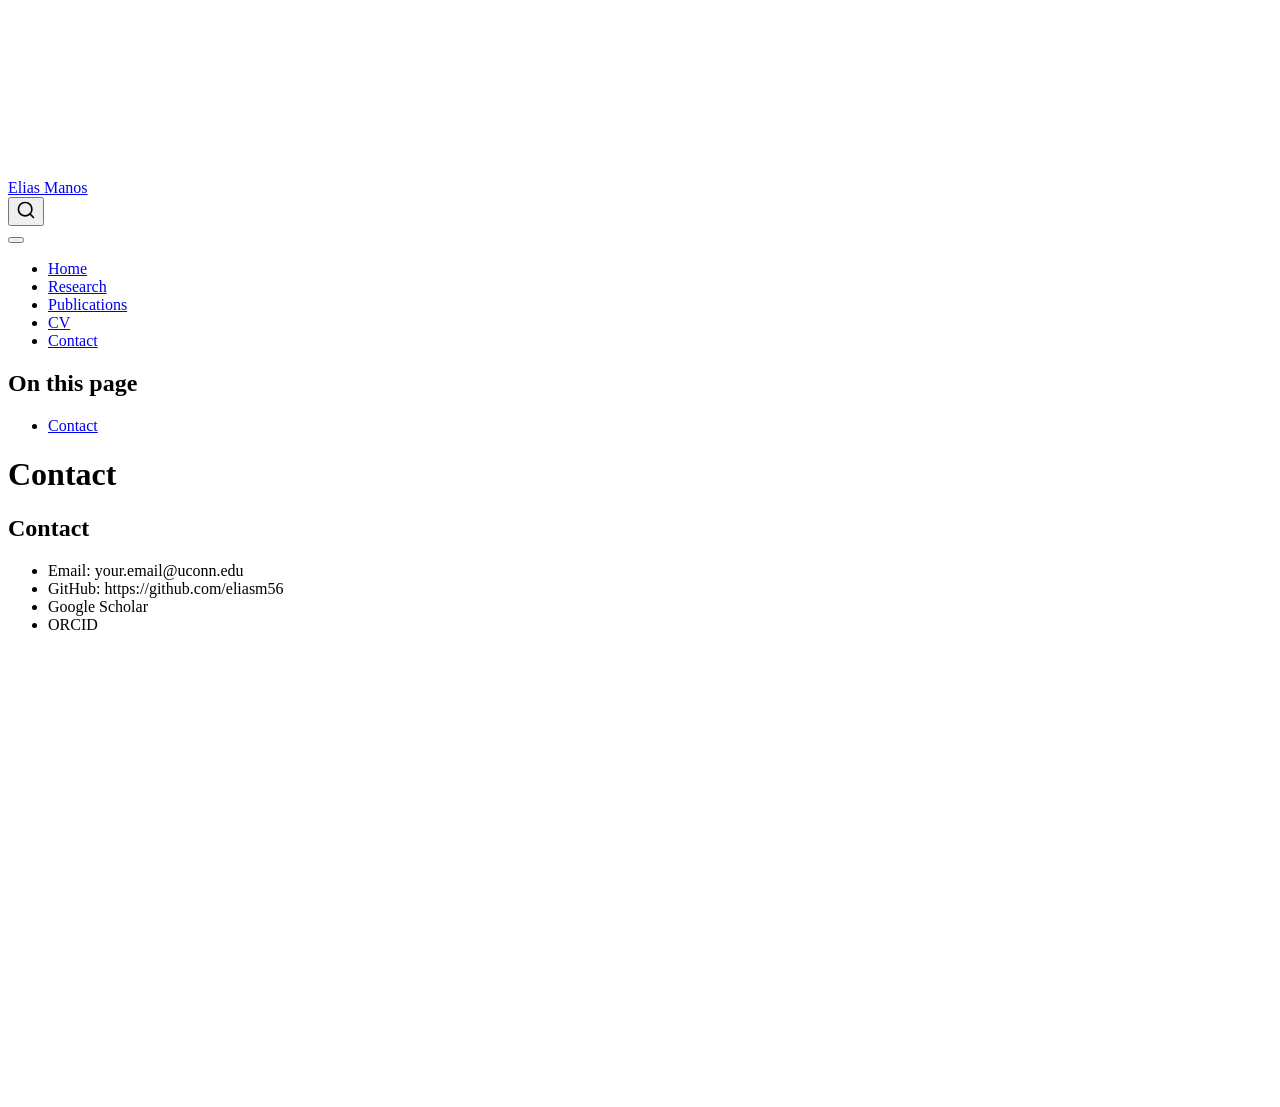
==== docs/contact.html @ 499bda65 "Update docs" ====
<!DOCTYPE html>
<html xmlns="http://www.w3.org/1999/xhtml" lang="en" xml:lang="en"><head>

<meta charset="utf-8">
<meta name="generator" content="quarto-1.9.38">

<meta name="viewport" content="width=device-width, initial-scale=1.0, user-scalable=yes">


<title>Contact – Elias Manos</title>
<style>
/* Default styles provided by pandoc.
** See https://pandoc.org/MANUAL.html#variables-for-html for config info.
*/
code{white-space: pre-wrap;}
span.smallcaps{font-variant: small-caps;}
div.columns{display: flex; gap: min(4vw, 1.5em);}
div.column{flex: auto; overflow-x: auto;}
div.hanging-indent{margin-left: 1.5em; text-indent: -1.5em;}
ul.task-list{list-style: none;}
ul.task-list li input[type="checkbox"] {
  width: 0.8em;
  margin: 0 0.8em 0.2em -1em; /* quarto-specific, see https://github.com/quarto-dev/quarto-cli/issues/4556 */ 
  vertical-align: middle;
}
</style>


<script src="site_libs/quarto-nav/quarto-nav.js"></script>
<script src="site_libs/quarto-nav/headroom.min.js"></script>
<script src="site_libs/clipboard/clipboard.min.js"></script>
<script src="site_libs/quarto-search/autocomplete.umd.js"></script>
<script src="site_libs/quarto-search/fuse.min.js"></script>
<script src="site_libs/quarto-search/quarto-search.js"></script>
<meta name="quarto:offset" content="./">
<script src="site_libs/quarto-html/quarto.js" type="module"></script>
<script src="site_libs/quarto-html/tabsets/tabsets.js" type="module"></script>
<script src="site_libs/quarto-html/popper.min.js"></script>
<script src="site_libs/quarto-html/tippy.umd.min.js"></script>
<script src="site_libs/quarto-html/anchor.min.js"></script>
<link href="site_libs/quarto-html/tippy.css" rel="stylesheet">
<link href="site_libs/quarto-html/quarto-syntax-highlighting-15634bcf2e68342d4ad2dfa704d543f6.css" rel="stylesheet" id="quarto-text-highlighting-styles">
<script src="site_libs/bootstrap/bootstrap.min.js"></script>
<link href="site_libs/bootstrap/bootstrap-icons.css" rel="stylesheet">
<link href="site_libs/bootstrap/bootstrap-a0f9fd0d421825b736dc1bbcbcba2219.min.css" rel="stylesheet" append-hash="true" id="quarto-bootstrap" data-mode="light">
<script id="quarto-search-options" type="application/json">{
  "location": "navbar",
  "copy-button": false,
  "collapse-after": 3,
  "panel-placement": "end",
  "type": "overlay",
  "limit": 50,
  "keyboard-shortcut": [
    "f",
    "/",
    "s"
  ],
  "show-item-context": false,
  "language": {
    "search-no-results-text": "No results",
    "search-matching-documents-text": "matching documents",
    "search-copy-link-title": "Copy link to search",
    "search-hide-matches-text": "Hide additional matches",
    "search-more-match-text": "more match in this document",
    "search-more-matches-text": "more matches in this document",
    "search-clear-button-title": "Clear",
    "search-text-placeholder": "",
    "search-detached-cancel-button-title": "Cancel",
    "search-submit-button-title": "Submit",
    "search-label": "Search"
  }
}</script>


</head>

<body class="nav-fixed quarto-light">

<div id="quarto-search-results"></div>
  <header id="quarto-header" class="headroom fixed-top">
    <nav class="navbar navbar-expand-lg " data-bs-theme="dark">
      <div class="navbar-container container-fluid">
      <div class="navbar-brand-container mx-auto">
    <a class="navbar-brand" href="./index.html">
    <span class="navbar-title">Elias Manos</span>
    </a>
  </div>
            <div id="quarto-search" class="" title="Search"></div>
          <button class="navbar-toggler" type="button" data-bs-toggle="collapse" data-bs-target="#navbarCollapse" aria-controls="navbarCollapse" role="menu" aria-expanded="false" aria-label="Toggle navigation" onclick="if (window.quartoToggleHeadroom) { window.quartoToggleHeadroom(); }">
  <span class="navbar-toggler-icon"></span>
</button>
          <div class="collapse navbar-collapse" id="navbarCollapse">
            <ul class="navbar-nav navbar-nav-scroll me-auto">
  <li class="nav-item">
    <a class="nav-link" href="./index.html"> 
<span class="menu-text">Home</span></a>
  </li>  
  <li class="nav-item">
    <a class="nav-link" href="./research.html"> 
<span class="menu-text">Research</span></a>
  </li>  
  <li class="nav-item">
    <a class="nav-link" href="./publications.html"> 
<span class="menu-text">Publications</span></a>
  </li>  
  <li class="nav-item">
    <a class="nav-link" href="./cv.html"> 
<span class="menu-text">CV</span></a>
  </li>  
  <li class="nav-item">
    <a class="nav-link active" href="./contact.html" aria-current="page"> 
<span class="menu-text">Contact</span></a>
  </li>  
</ul>
          </div> <!-- /navcollapse -->
            <div class="quarto-navbar-tools">
</div>
      </div> <!-- /container-fluid -->
    </nav>
</header>
<!-- content -->
<div id="quarto-content" class="quarto-container page-columns page-rows-contents page-layout-article page-navbar">
<!-- sidebar -->
<!-- margin-sidebar -->
    <div id="quarto-margin-sidebar" class="sidebar margin-sidebar">
        <nav id="TOC" role="doc-toc" class="toc-active">
    <h2 id="toc-title">On this page</h2>
   
  <ul>
  <li><a href="#contact" id="toc-contact" class="nav-link active" data-scroll-target="#contact">Contact</a></li>
  </ul>
</nav>
    </div>
<!-- main -->
<main class="content" id="quarto-document-content">

<header id="title-block-header" class="quarto-title-block default">
<div class="quarto-title">
<h1 class="title">Contact</h1>
</div>



<div class="quarto-title-meta">

    
  
    
  </div>
  


</header>


<section id="contact" class="level1">
<h1>Contact</h1>
<ul>
<li>Email: your.email@uconn.edu</li>
<li>GitHub: https://github.com/eliasm56</li>
<li>Google Scholar</li>
<li>ORCID</li>
</ul>


</section>

</main> <!-- /main -->
<script id="quarto-html-after-body" type="application/javascript">
  window.document.addEventListener("DOMContentLoaded", function (event) {
    const icon = "";
    const anchorJS = new window.AnchorJS();
    anchorJS.options = {
      placement: 'right',
      icon: icon
    };
    anchorJS.add('.anchored');
    const isCodeAnnotation = (el) => {
      for (const clz of el.classList) {
        if (clz.startsWith('code-annotation-')) {                     
          return true;
        }
      }
      return false;
    }
    const onCopySuccess = function(e) {
      // button target
      const button = e.trigger;
      // don't keep focus
      button.blur();
      // flash "checked"
      button.classList.add('code-copy-button-checked');
      var currentTitle = button.getAttribute("title");
      button.setAttribute("title", "Copied!");
      let tooltip;
      if (window.bootstrap) {
        button.setAttribute("data-bs-toggle", "tooltip");
        button.setAttribute("data-bs-placement", "left");
        button.setAttribute("data-bs-title", "Copied!");
        tooltip = new bootstrap.Tooltip(button, 
          { trigger: "manual", 
            customClass: "code-copy-button-tooltip",
            offset: [0, -8]});
        tooltip.show();    
      }
      setTimeout(function() {
        if (tooltip) {
          tooltip.hide();
          button.removeAttribute("data-bs-title");
          button.removeAttribute("data-bs-toggle");
          button.removeAttribute("data-bs-placement");
        }
        button.setAttribute("title", currentTitle);
        button.classList.remove('code-copy-button-checked');
      }, 1000);
      // clear code selection
      e.clearSelection();
    }
    const getTextToCopy = function(trigger) {
      const outerScaffold = trigger.parentElement.cloneNode(true);
      const codeEl = outerScaffold.querySelector('code');
      for (const childEl of codeEl.children) {
        if (isCodeAnnotation(childEl)) {
          childEl.remove();
        }
      }
      return codeEl.innerText;
    }
    const clipboard = new window.ClipboardJS('.code-copy-button:not([data-in-quarto-modal])', {
      text: getTextToCopy
    });
    clipboard.on('success', onCopySuccess);
    if (window.document.getElementById('quarto-embedded-source-code-modal')) {
      const clipboardModal = new window.ClipboardJS('.code-copy-button[data-in-quarto-modal]', {
        text: getTextToCopy,
        container: window.document.getElementById('quarto-embedded-source-code-modal')
      });
      clipboardModal.on('success', onCopySuccess);
    }
      var localhostRegex = new RegExp(/^(?:http|https):\/\/localhost\:?[0-9]*\//);
      var mailtoRegex = new RegExp(/^mailto:/);
        var filterRegex = new RegExp('/' + window.location.host + '/');
      var isInternal = (href) => {
          return filterRegex.test(href) || localhostRegex.test(href) || mailtoRegex.test(href);
      }
      // Inspect non-navigation links and adorn them if external
     var links = window.document.querySelectorAll('a[href]:not(.nav-link):not(.navbar-brand):not(.toc-action):not(.sidebar-link):not(.sidebar-item-toggle):not(.pagination-link):not(.no-external):not([aria-hidden]):not(.dropdown-item):not(.quarto-navigation-tool):not(.about-link)');
      for (var i=0; i<links.length; i++) {
        const link = links[i];
        if (!isInternal(link.href)) {
          // undo the damage that might have been done by quarto-nav.js in the case of
          // links that we want to consider external
          if (link.dataset.originalHref !== undefined) {
            link.href = link.dataset.originalHref;
          }
        }
      }
    function tippyHover(el, contentFn, onTriggerFn, onUntriggerFn) {
      const config = {
        allowHTML: true,
        maxWidth: 500,
        delay: 100,
        arrow: false,
        appendTo: function(el) {
            return el.parentElement;
        },
        interactive: true,
        interactiveBorder: 10,
        theme: 'quarto',
        placement: 'bottom-start',
      };
      if (contentFn) {
        config.content = contentFn;
      }
      if (onTriggerFn) {
        config.onTrigger = onTriggerFn;
      }
      if (onUntriggerFn) {
        config.onUntrigger = onUntriggerFn;
      }
      window.tippy(el, config); 
    }
    const noterefs = window.document.querySelectorAll('a[role="doc-noteref"]');
    for (var i=0; i<noterefs.length; i++) {
      const ref = noterefs[i];
      tippyHover(ref, function() {
        // use id or data attribute instead here
        let href = ref.getAttribute('data-footnote-href') || ref.getAttribute('href');
        try { href = new URL(href).hash; } catch {}
        const id = href.replace(/^#\/?/, "");
        const note = window.document.getElementById(id);
        if (note) {
          return note.innerHTML;
        } else {
          return "";
        }
      });
    }
    const xrefs = window.document.querySelectorAll('a.quarto-xref');
    const processXRef = (id, note) => {
      // Strip column container classes
      const stripColumnClz = (el) => {
        el.classList.remove("page-full", "page-columns");
        if (el.children) {
          for (const child of el.children) {
            stripColumnClz(child);
          }
        }
      }
      stripColumnClz(note)
      if (id === null || id.startsWith('sec-')) {
        // Special case sections, only their first couple elements
        const container = document.createElement("div");
        if (note.children && note.children.length > 2) {
          container.appendChild(note.children[0].cloneNode(true));
          for (let i = 1; i < note.children.length; i++) {
            const child = note.children[i];
            if (child.tagName === "P" && child.innerText === "") {
              continue;
            } else {
              container.appendChild(child.cloneNode(true));
              break;
            }
          }
          if (window.Quarto?.typesetMath) {
            window.Quarto.typesetMath(container);
          }
          return container.innerHTML
        } else {
          if (window.Quarto?.typesetMath) {
            window.Quarto.typesetMath(note);
          }
          return note.innerHTML;
        }
      } else {
        // Remove any anchor links if they are present
        const anchorLink = note.querySelector('a.anchorjs-link');
        if (anchorLink) {
          anchorLink.remove();
        }
        if (window.Quarto?.typesetMath) {
          window.Quarto.typesetMath(note);
        }
        if (note.classList.contains("callout")) {
          return note.outerHTML;
        } else {
          return note.innerHTML;
        }
      }
    }
    for (var i=0; i<xrefs.length; i++) {
      const xref = xrefs[i];
      tippyHover(xref, undefined, function(instance) {
        instance.disable();
        let url = xref.getAttribute('href');
        let hash = undefined; 
        if (url.startsWith('#')) {
          hash = url;
        } else {
          try { hash = new URL(url).hash; } catch {}
        }
        if (hash) {
          const id = hash.replace(/^#\/?/, "");
          const note = window.document.getElementById(id);
          if (note !== null) {
            try {
              const html = processXRef(id, note.cloneNode(true));
              instance.setContent(html);
            } finally {
              instance.enable();
              instance.show();
            }
          } else {
            // See if we can fetch this
            fetch(url.split('#')[0])
            .then(res => res.text())
            .then(html => {
              const parser = new DOMParser();
              const htmlDoc = parser.parseFromString(html, "text/html");
              const note = htmlDoc.getElementById(id);
              if (note !== null) {
                const html = processXRef(id, note);
                instance.setContent(html);
              } 
            }).finally(() => {
              instance.enable();
              instance.show();
            });
          }
        } else {
          // See if we can fetch a full url (with no hash to target)
          // This is a special case and we should probably do some content thinning / targeting
          fetch(url)
          .then(res => res.text())
          .then(html => {
            const parser = new DOMParser();
            const htmlDoc = parser.parseFromString(html, "text/html");
            const note = htmlDoc.querySelector('main.content');
            if (note !== null) {
              // This should only happen for chapter cross references
              // (since there is no id in the URL)
              // remove the first header
              if (note.children.length > 0 && note.children[0].tagName === "HEADER") {
                note.children[0].remove();
              }
              const html = processXRef(null, note);
              instance.setContent(html);
            } 
          }).finally(() => {
            instance.enable();
            instance.show();
          });
        }
      }, function(instance) {
      });
    }
        let selectedAnnoteEl;
        const selectorForAnnotation = ( cell, annotation) => {
          let cellAttr = 'data-code-cell="' + cell + '"';
          let lineAttr = 'data-code-annotation="' +  annotation + '"';
          const selector = 'span[' + cellAttr + '][' + lineAttr + ']';
          return selector;
        }
        const selectCodeLines = (annoteEl) => {
          const doc = window.document;
          const targetCell = annoteEl.getAttribute("data-target-cell");
          const targetAnnotation = annoteEl.getAttribute("data-target-annotation");
          const annoteSpan = window.document.querySelector(selectorForAnnotation(targetCell, targetAnnotation));
          const lines = annoteSpan.getAttribute("data-code-lines").split(",");
          const lineIds = lines.map((line) => {
            return targetCell + "-" + line;
          })
          let top = null;
          let height = null;
          let parent = null;
          if (lineIds.length > 0) {
              //compute the position of the single el (top and bottom and make a div)
              const el = window.document.getElementById(lineIds[0]);
              top = el.offsetTop;
              height = el.offsetHeight;
              parent = el.parentElement.parentElement;
            if (lineIds.length > 1) {
              const lastEl = window.document.getElementById(lineIds[lineIds.length - 1]);
              const bottom = lastEl.offsetTop + lastEl.offsetHeight;
              height = bottom - top;
            }
            if (top !== null && height !== null && parent !== null) {
              // cook up a div (if necessary) and position it 
              let div = window.document.getElementById("code-annotation-line-highlight");
              if (div === null) {
                div = window.document.createElement("div");
                div.setAttribute("id", "code-annotation-line-highlight");
                div.style.position = 'absolute';
                parent.appendChild(div);
              }
              div.style.top = top - 2 + "px";
              div.style.height = height + 4 + "px";
              div.style.left = 0;
              let gutterDiv = window.document.getElementById("code-annotation-line-highlight-gutter");
              if (gutterDiv === null) {
                gutterDiv = window.document.createElement("div");
                gutterDiv.setAttribute("id", "code-annotation-line-highlight-gutter");
                gutterDiv.style.position = 'absolute';
                const codeCell = window.document.getElementById(targetCell);
                const gutter = codeCell.querySelector('.code-annotation-gutter');
                gutter.appendChild(gutterDiv);
              }
              gutterDiv.style.top = top - 2 + "px";
              gutterDiv.style.height = height + 4 + "px";
            }
            selectedAnnoteEl = annoteEl;
          }
        };
        const unselectCodeLines = () => {
          const elementsIds = ["code-annotation-line-highlight", "code-annotation-line-highlight-gutter"];
          elementsIds.forEach((elId) => {
            const div = window.document.getElementById(elId);
            if (div) {
              div.remove();
            }
          });
          selectedAnnoteEl = undefined;
        };
          // Handle positioning of the toggle
      window.addEventListener(
        "resize",
        throttle(() => {
          elRect = undefined;
          if (selectedAnnoteEl) {
            selectCodeLines(selectedAnnoteEl);
          }
        }, 10)
      );
      function throttle(fn, ms) {
      let throttle = false;
      let timer;
        return (...args) => {
          if(!throttle) { // first call gets through
              fn.apply(this, args);
              throttle = true;
          } else { // all the others get throttled
              if(timer) clearTimeout(timer); // cancel #2
              timer = setTimeout(() => {
                fn.apply(this, args);
                timer = throttle = false;
              }, ms);
          }
        };
      }
        // Attach click handler to the DT
        const annoteDls = window.document.querySelectorAll('dt[data-target-cell]');
        for (const annoteDlNode of annoteDls) {
          annoteDlNode.addEventListener('click', (event) => {
            const clickedEl = event.target;
            if (clickedEl !== selectedAnnoteEl) {
              unselectCodeLines();
              const activeEl = window.document.querySelector('dt[data-target-cell].code-annotation-active');
              if (activeEl) {
                activeEl.classList.remove('code-annotation-active');
              }
              selectCodeLines(clickedEl);
              clickedEl.classList.add('code-annotation-active');
            } else {
              // Unselect the line
              unselectCodeLines();
              clickedEl.classList.remove('code-annotation-active');
            }
          });
        }
    const findCites = (el) => {
      const parentEl = el.parentElement;
      if (parentEl) {
        const cites = parentEl.dataset.cites;
        if (cites) {
          return {
            el,
            cites: cites.split(' ')
          };
        } else {
          return findCites(el.parentElement)
        }
      } else {
        return undefined;
      }
    };
    var bibliorefs = window.document.querySelectorAll('a[role="doc-biblioref"]');
    for (var i=0; i<bibliorefs.length; i++) {
      const ref = bibliorefs[i];
      const citeInfo = findCites(ref);
      if (citeInfo) {
        tippyHover(citeInfo.el, function() {
          var popup = window.document.createElement('div');
          citeInfo.cites.forEach(function(cite) {
            var citeDiv = window.document.createElement('div');
            citeDiv.classList.add('hanging-indent');
            citeDiv.classList.add('csl-entry');
            var biblioDiv = window.document.getElementById('ref-' + cite);
            if (biblioDiv) {
              citeDiv.innerHTML = biblioDiv.innerHTML;
            }
            popup.appendChild(citeDiv);
          });
          return popup.innerHTML;
        });
      }
    }
  });
  </script>
</div> <!-- /content -->




</body></html>
---- docs/site_libs/quarto-html/tippy.css ----
.tippy-box[data-animation=fade][data-state=hidden]{opacity:0}[data-tippy-root]{max-width:calc(100vw - 10px)}.tippy-box{position:relative;background-color:#333;color:#fff;border-radius:4px;font-size:14px;line-height:1.4;white-space:normal;outline:0;transition-property:transform,visibility,opacity}.tippy-box[data-placement^=top]>.tippy-arrow{bottom:0}.tippy-box[data-placement^=top]>.tippy-arrow:before{bottom:-7px;left:0;border-width:8px 8px 0;border-top-color:initial;transform-origin:center top}.tippy-box[data-placement^=bottom]>.tippy-arrow{top:0}.tippy-box[data-placement^=bottom]>.tippy-arrow:before{top:-7px;left:0;border-width:0 8px 8px;border-bottom-color:initial;transform-origin:center bottom}.tippy-box[data-placement^=left]>.tippy-arrow{right:0}.tippy-box[data-placement^=left]>.tippy-arrow:before{border-width:8px 0 8px 8px;border-left-color:initial;right:-7px;transform-origin:center left}.tippy-box[data-placement^=right]>.tippy-arrow{left:0}.tippy-box[data-placement^=right]>.tippy-arrow:before{left:-7px;border-width:8px 8px 8px 0;border-right-color:initial;transform-origin:center right}.tippy-box[data-inertia][data-state=visible]{transition-timing-function:cubic-bezier(.54,1.5,.38,1.11)}.tippy-arrow{width:16px;height:16px;color:#333}.tippy-arrow:before{content:"";position:absolute;border-color:transparent;border-style:solid}.tippy-content{position:relative;padding:5px 9px;z-index:1}
---- docs/site_libs/quarto-html/quarto-syntax-highlighting-15634bcf2e68342d4ad2dfa704d543f6.css ----
/* quarto syntax highlight colors */
:root {
  --quarto-hl-ot-color: #003B4F;
  --quarto-hl-at-color: #657422;
  --quarto-hl-ss-color: #20794D;
  --quarto-hl-an-color: #5E5E5E;
  --quarto-hl-fu-color: #4758AB;
  --quarto-hl-st-color: #20794D;
  --quarto-hl-cf-color: #003B4F;
  --quarto-hl-op-color: #5E5E5E;
  --quarto-hl-er-color: #AD0000;
  --quarto-hl-bn-color: #AD0000;
  --quarto-hl-al-color: #AD0000;
  --quarto-hl-va-color: #111111;
  --quarto-hl-bu-color: inherit;
  --quarto-hl-ex-color: inherit;
  --quarto-hl-pp-color: #AD0000;
  --quarto-hl-in-color: #5E5E5E;
  --quarto-hl-vs-color: #20794D;
  --quarto-hl-wa-color: #5E5E5E;
  --quarto-hl-do-color: #5E5E5E;
  --quarto-hl-im-color: #00769E;
  --quarto-hl-ch-color: #20794D;
  --quarto-hl-dt-color: #AD0000;
  --quarto-hl-fl-color: #AD0000;
  --quarto-hl-co-color: #5E5E5E;
  --quarto-hl-cv-color: #5E5E5E;
  --quarto-hl-cn-color: #8f5902;
  --quarto-hl-sc-color: #5E5E5E;
  --quarto-hl-dv-color: #AD0000;
  --quarto-hl-kw-color: #003B4F;
}

/* other quarto variables */
:root {
  --quarto-font-monospace: SFMono-Regular, Menlo, Monaco, Consolas, "Liberation Mono", "Courier New", monospace;
}

/* syntax highlight based on Pandoc's rules */
pre > code.sourceCode > span {
  color: #003B4F;
}

code.sourceCode > span {
  color: #003B4F;
}

div.sourceCode,
div.sourceCode pre.sourceCode {
  color: #003B4F;
}

/* Normal */
code span {
  color: #003B4F;
}

/* Alert */
code span.al {
  color: #AD0000;
  font-style: inherit;
}

/* Annotation */
code span.an {
  color: #5E5E5E;
  font-style: inherit;
}

/* Attribute */
code span.at {
  color: #657422;
  font-style: inherit;
}

/* BaseN */
code span.bn {
  color: #AD0000;
  font-style: inherit;
}

/* BuiltIn */
code span.bu {
  font-style: inherit;
}

/* ControlFlow */
code span.cf {
  color: #003B4F;
  font-weight: bold;
  font-style: inherit;
}

/* Char */
code span.ch {
  color: #20794D;
  font-style: inherit;
}

/* Constant */
code span.cn {
  color: #8f5902;
  font-style: inherit;
}

/* Comment */
code span.co {
  color: #5E5E5E;
  font-style: inherit;
}

/* CommentVar */
code span.cv {
  color: #5E5E5E;
  font-style: italic;
}

/* Documentation */
code span.do {
  color: #5E5E5E;
  font-style: italic;
}

/* DataType */
code span.dt {
  color: #AD0000;
  font-style: inherit;
}

/* DecVal */
code span.dv {
  color: #AD0000;
  font-style: inherit;
}

/* Error */
code span.er {
  color: #AD0000;
  font-style: inherit;
}

/* Extension */
code span.ex {
  font-style: inherit;
}

/* Float */
code span.fl {
  color: #AD0000;
  font-style: inherit;
}

/* Function */
code span.fu {
  color: #4758AB;
  font-style: inherit;
}

/* Import */
code span.im {
  color: #00769E;
  font-style: inherit;
}

/* Information */
code span.in {
  color: #5E5E5E;
  font-style: inherit;
}

/* Keyword */
code span.kw {
  color: #003B4F;
  font-weight: bold;
  font-style: inherit;
}

/* Operator */
code span.op {
  color: #5E5E5E;
  font-style: inherit;
}

/* Other */
code span.ot {
  color: #003B4F;
  font-style: inherit;
}

/* Preprocessor */
code span.pp {
  color: #AD0000;
  font-style: inherit;
}

/* SpecialChar */
code span.sc {
  color: #5E5E5E;
  font-style: inherit;
}

/* SpecialString */
code span.ss {
  color: #20794D;
  font-style: inherit;
}

/* String */
code span.st {
  color: #20794D;
  font-style: inherit;
}

/* Variable */
code span.va {
  color: #111111;
  font-style: inherit;
}

/* VerbatimString */
code span.vs {
  color: #20794D;
  font-style: inherit;
}

/* Warning */
code span.wa {
  color: #5E5E5E;
  font-style: italic;
}

.prevent-inlining {
  content: "</";
}

/*# sourceMappingURL=f23921c56f73e400b49028c9186a1aa0.css.map */
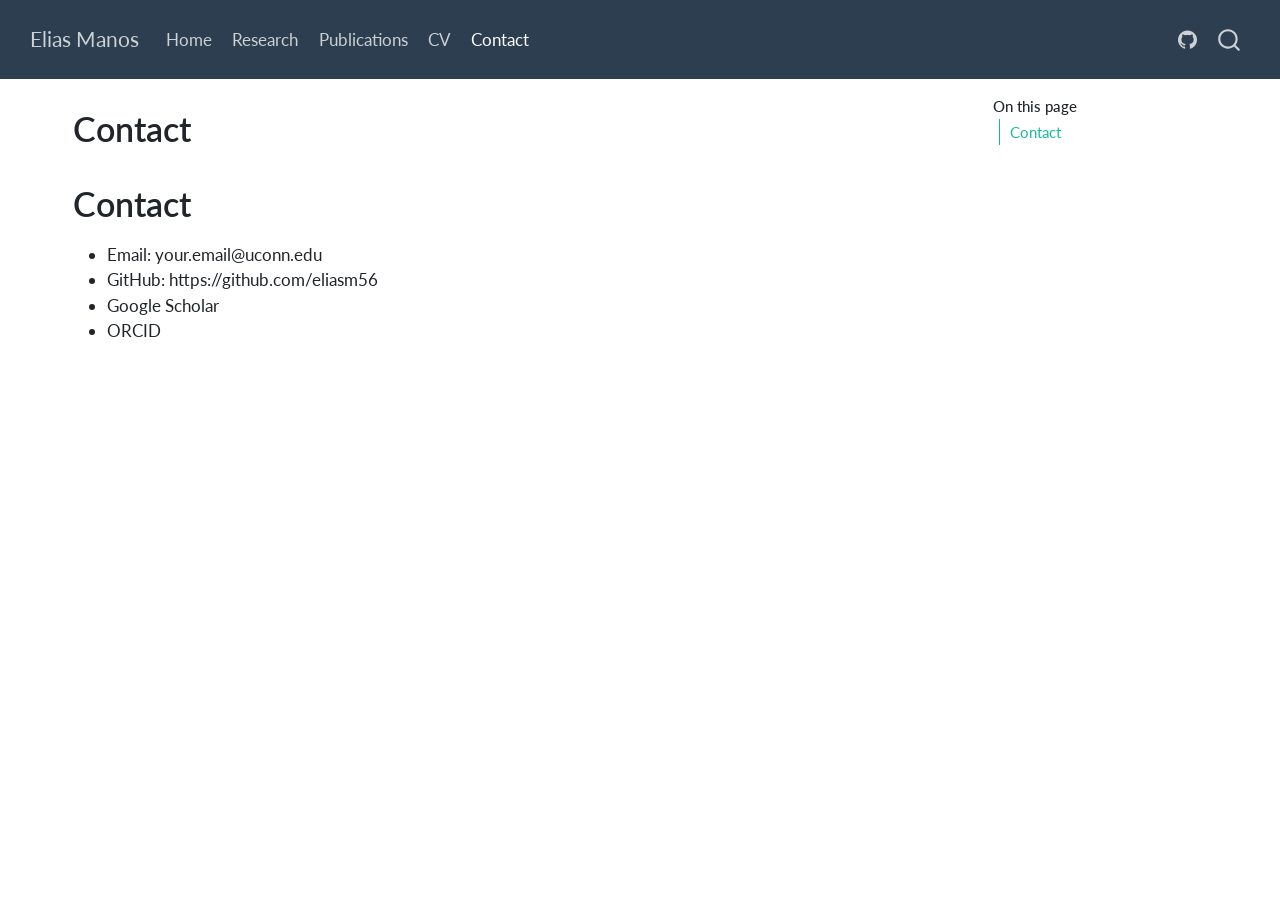
==== commit 3b5808d1: "Update" ====
--- a/docs/contact.html
+++ b/docs/contact.html
@@ -42,7 +42,7 @@
 <link href="site_libs/quarto-html/quarto-syntax-highlighting-15634bcf2e68342d4ad2dfa704d543f6.css" rel="stylesheet" id="quarto-text-highlighting-styles">
 <script src="site_libs/bootstrap/bootstrap.min.js"></script>
 <link href="site_libs/bootstrap/bootstrap-icons.css" rel="stylesheet">
-<link href="site_libs/bootstrap/bootstrap-a0f9fd0d421825b736dc1bbcbcba2219.min.css" rel="stylesheet" append-hash="true" id="quarto-bootstrap" data-mode="light">
+<link href="site_libs/bootstrap/bootstrap-6b423f165eeea3787de40cb4f8e821c3.min.css" rel="stylesheet" append-hash="true" id="quarto-bootstrap" data-mode="light">
 <script id="quarto-search-options" type="application/json">{
   "location": "navbar",
   "copy-button": false,
@@ -112,6 +112,13 @@
 <span class="menu-text">Contact</span></a>
   </li>  
 </ul>
+            <ul class="navbar-nav navbar-nav-scroll ms-auto">
+  <li class="nav-item compact">
+    <a class="nav-link" href="https://github.com/eliasm56"> <i class="bi bi-github" role="img">
+</i> 
+<span class="menu-text"></span></a>
+  </li>  
+</ul>
           </div> <!-- /navcollapse -->
             <div class="quarto-navbar-tools">
 </div>
@@ -119,7 +126,7 @@
     </nav>
 </header>
 <!-- content -->
-<div id="quarto-content" class="quarto-container page-columns page-rows-contents page-layout-article page-navbar">
+<div id="quarto-content" class="quarto-container page-columns page-rows-contents page-layout-full page-navbar">
 <!-- sidebar -->
 <!-- margin-sidebar -->
     <div id="quarto-margin-sidebar" class="sidebar margin-sidebar">
@@ -132,7 +139,7 @@
 </nav>
     </div>
 <!-- main -->
-<main class="content" id="quarto-document-content">
+<main class="content column-page-left" id="quarto-document-content">
 
 <header id="title-block-header" class="quarto-title-block default">
 <div class="quarto-title">
@@ -141,7 +148,7 @@
 
 
 
-<div class="quarto-title-meta">
+<div class="quarto-title-meta column-page-left">
 
     
   
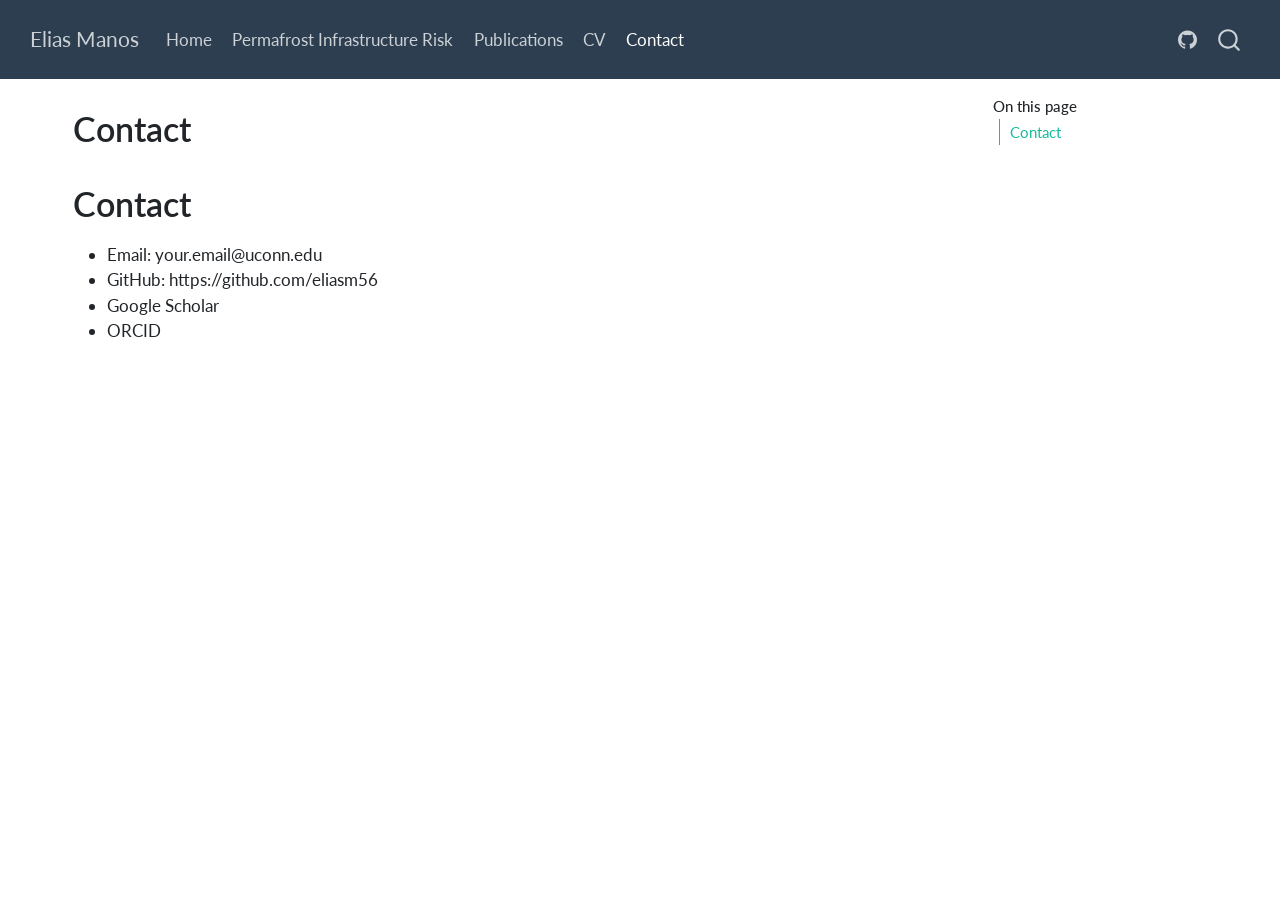
==== commit 5ef89c68: "Update research" ====
--- a/docs/contact.html
+++ b/docs/contact.html
@@ -97,7 +97,7 @@
   </li>  
   <li class="nav-item">
     <a class="nav-link" href="./research.html"> 
-<span class="menu-text">Research</span></a>
+<span class="menu-text">Permafrost Infrastructure Risk</span></a>
   </li>  
   <li class="nav-item">
     <a class="nav-link" href="./publications.html"> 
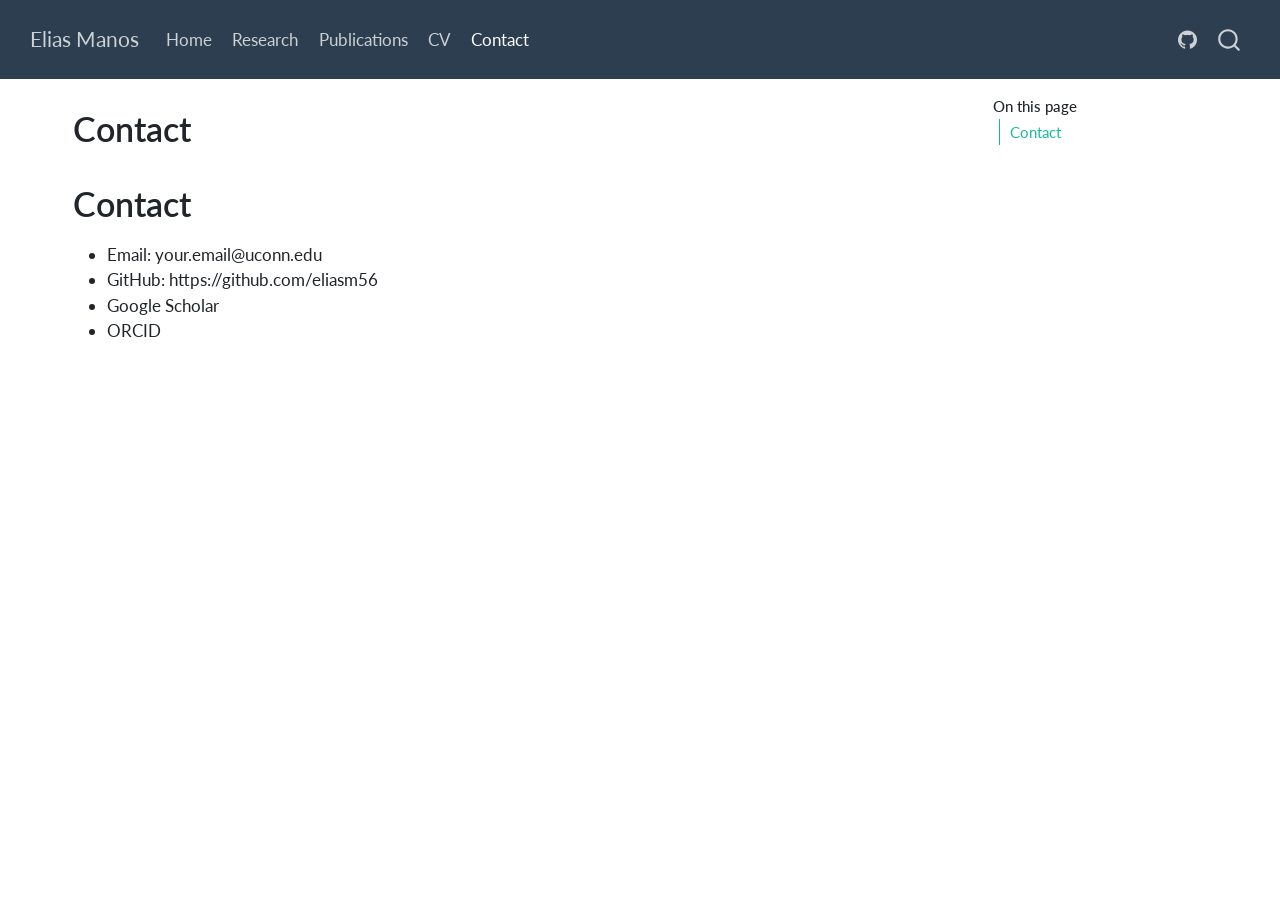
==== commit e3d78b20: "Update navbar" ====
--- a/docs/contact.html
+++ b/docs/contact.html
@@ -97,7 +97,7 @@
   </li>  
   <li class="nav-item">
     <a class="nav-link" href="./research.html"> 
-<span class="menu-text">Permafrost Infrastructure Risk</span></a>
+<span class="menu-text">Research</span></a>
   </li>  
   <li class="nav-item">
     <a class="nav-link" href="./publications.html"> 
